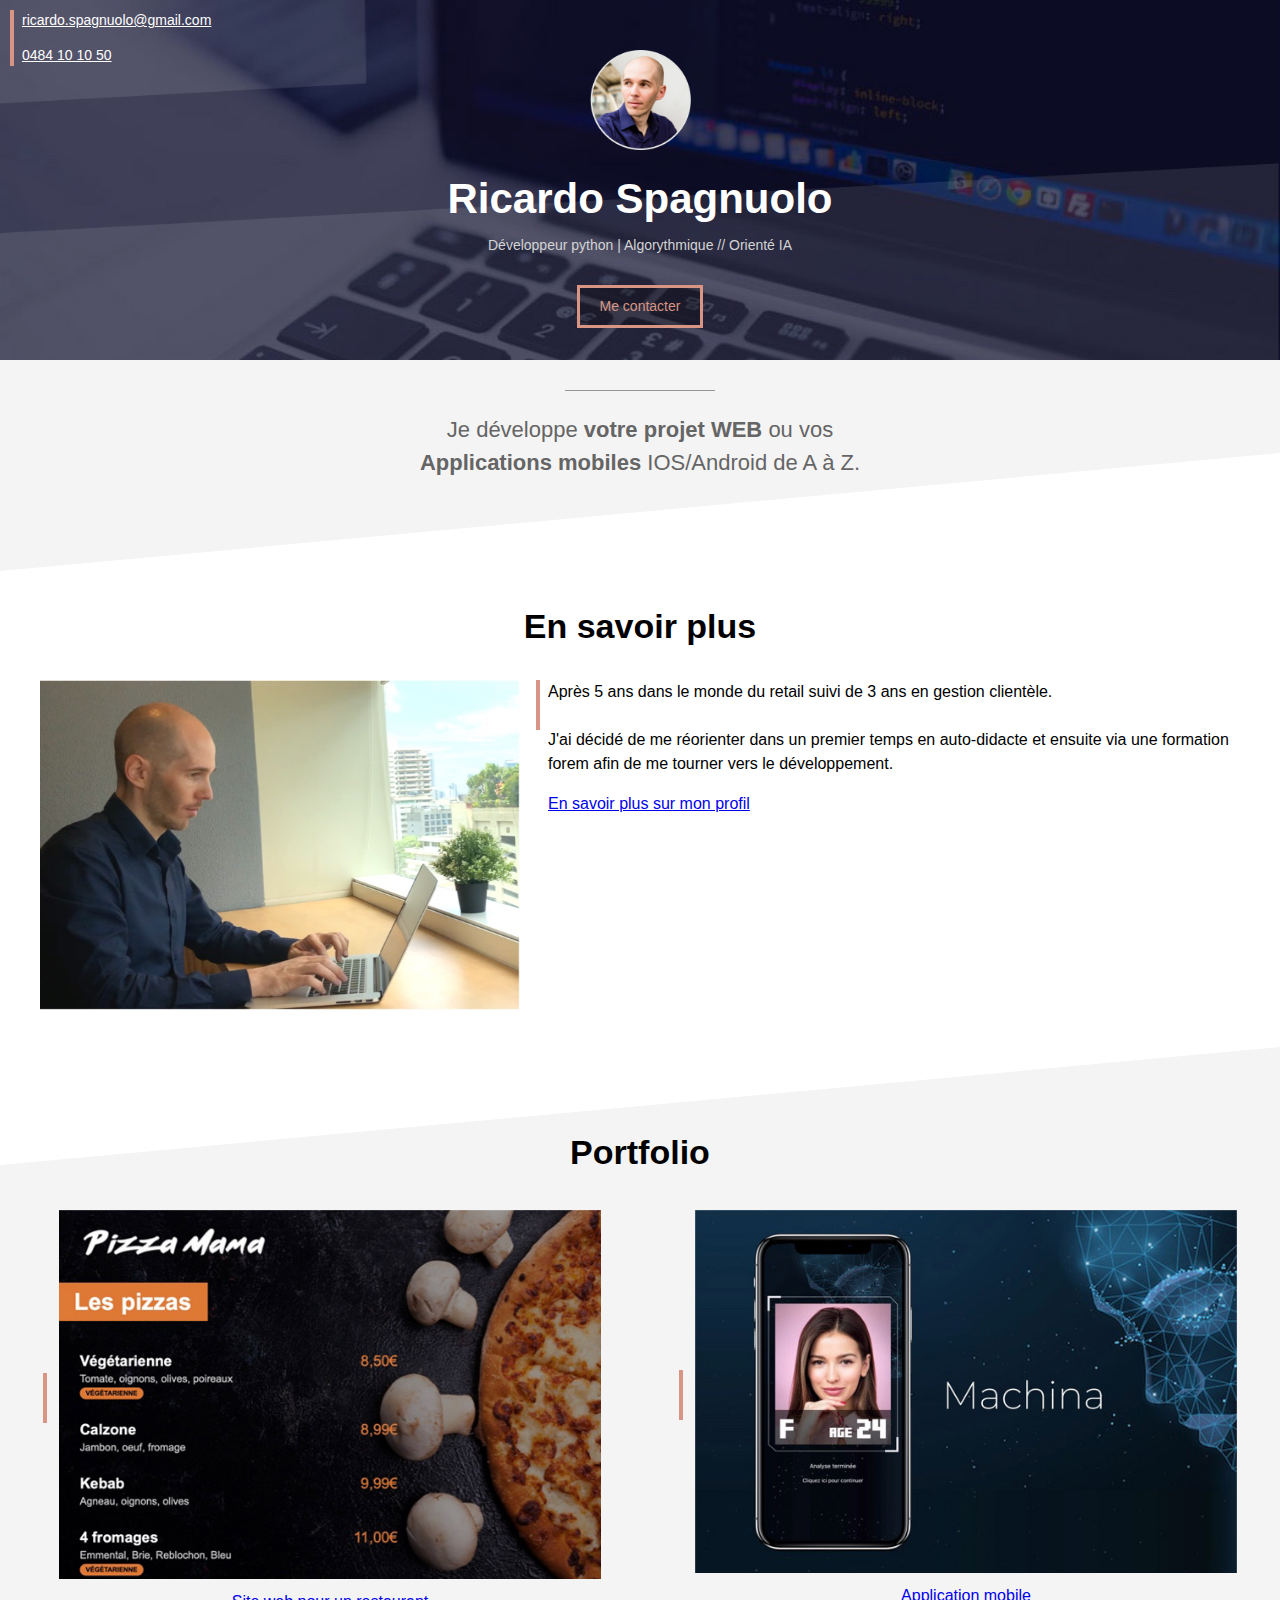
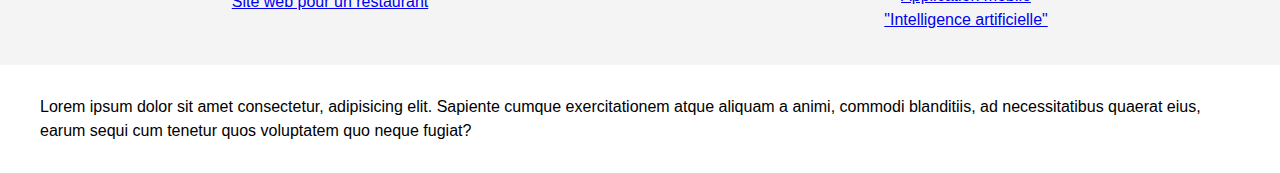
==== index.html @ 39fe84de "update site portfolio,links, description" ====
<!DOCTYPE html>
<html lang="fr">
<head>
    <meta charset="UTF-8">
    <meta name="viewport" content="width=device-width, initial-scale=1.0">
    <title>Ricardo Spagnuolo</title>
    <link rel="stylesheet" href="style.css">
</head>
<body>
    <!-- COUVERTURE -->
    <div class="cover">
        <img class="cover-profile" src="profile.png"/>
        <h1>Ricardo Spagnuolo</h1>
        <p>Développeur python | Algorythmique // Orienté IA</p>
        <div style="text-align: center;">
            <a class="contact-button" href="mailto:ricardo.spagnuolo@gmail.com?subject=Contact%20depuis%ric.spagnuolo.com">Me contacter</a>
        </div>
        <div class="cover-contact">
            <p><a href="mailto:ricardo.spagnuolo@gmail.com?subject=Contact%20depuis%20ric.spagnuolo.com">ricardo.spagnuolo@gmail.com</a></p>
            <p><a href="tel:+32484101050">0484 10 10 50</a></p>
        </div>
    </div>
    <!-- SECTION GRISE 1 -->
     <div class="section section-grise1">
        <div class="separateur"></div>
        <p>Je développe <b>votre projet WEB</b> ou vos <b>Applications mobiles</b> IOS/Android de A à Z.</p>
     </div>
    <!-- SECTION BLANCHE -->
     <div class="section">
        <h2>En savoir plus</h2>
        <img src="profile2.jpg" class="col40">
        <div class="col60 float-right" style="padding-left: 16px;">
            <div class="texte-avec-ligne-verticale">
                <p class="texte-avec-ligne-verticale">Après 5 ans dans le monde du retail suivi de 3 ans en gestion clientèle. <br><br> J'ai décidé de me réorienter dans un premier temps en auto-didacte et ensuite via une formation forem afin de me tourner vers le développement. </p>
                <a  href="https://www.linkedin.com/in/ricardo-spagnuolo-88780484/" target="_blank">En savoir plus sur mon profil</a>
            </div>
        </div>
    </div>
    <!-- SECTION GRISE 2 -->
    <div class="section section-grise2">
        <h2>Portfolio</h2>
        <table class="col-portfolio" style=" display: inline-block;">
            <tr>
                <td><div class="barre-verticale"></div></td>
                <td><img style="width: 100%;"  src="project1small.jpg"></td>
            </tr>
            <tr>
                <td></td>
                <td align="center"><a href="#">Site web pour un restaurant</a></td>
            </tr>
        </table>
        <table class="col-portfolio float-right">
            <tr>
                <td><div class="barre-verticale"></div></td>
                <td><img style="width: 100%;"  src="project2small.jpg"></td>
            </tr>
            <tr>
                <td></td>
                <td align="center"><a href="#">Application mobile<br>"Intelligence artificielle"</a></td>
            </tr>
        </table>
    </div>
    <!-- SECTION BLANCHE -->
    <div class="section">
        Lorem ipsum dolor sit amet consectetur, adipisicing elit. Sapiente cumque exercitationem atque aliquam a animi, commodi blanditiis, ad necessitatibus quaerat eius, earum sequi cum tenetur quos voluptatem quo neque fugiat?
        </div>
</body>
</html>
---- style.css ----
* {
    box-sizing: border-box;
}
:root{
    --color1:#D89584;
    --color2:#f4f4f4
}
body{
    margin: 0;
    font-family: Arial, Helvetica, sans-serif;
    line-height: 1.5;
}
div.cover{
    background:url(cover_overlay.png) no-repeat center/100% 100%,url(cover.jpg) no-repeat center/cover;
    height: 360px;
    position: relative;
}
img.cover-profile{
    height: 100px;
    position: relative;
    left: 50%;
    margin-left: -50px;
    margin-top: 50px;
}
h1{
    color: white;
    text-align: center;
    font-size: 42px;
    margin-top: 10px;
    margin-bottom: 0px;
}
div.cover p{
    color: lightgray;
    text-align: center;
    margin-top: 5px;
    font-size: 14px;

}
div.cover-contact{
    position:absolute;
    top: 10px;
    left: 10px;
    border-left: 4px solid var(--color1);
    padding-left: 8px;
}
div.cover-contact p{
    text-align: left;
    margin-top: 0px;
    margin-bottom: 0px;
}
div.cover-contact p:first-child{
    margin-bottom: 14px;

}
div.cover-contact a{
    color: white;
    font-size: 14px;
}
a.contact-button{
    color: var(--color1);
    border: 3px solid var(--color1);
    padding: 8px 20px;
    text-decoration: none;
    background-color: #00000040;
    display: inline-block;
    margin-top: 15px;
    font-size: 14px;
}
a.contact-button:hover{
    color: white;
    border: 3px solid white;
}
.section{
    padding-left: 40px;
    padding-right: 40px;
    padding-top: 30px;
    padding-bottom: 30px;
    overflow: auto;
}
div.section-grise1{
    background: url(triangle2white.svg) no-repeat center bottom/100%;
    background-color: var(--color2);
    padding-bottom: 70px;
}
div.section-grise2{
    background: url(triangle1white.svg) no-repeat center top/100%;
    background-color: var(--color2);
    padding-top: 80px;
}
h2{
    text-align: center;
    font-size: 34px;
    margin-top: 0px;
}
div.separateur{
    background-color: #979797;
    height: 1px;
    width: 150px;
    position: relative;
    left: 50%;
    margin-left: -75px;
}
div.section-grise1 p{
    font-size: 22px;
    color: #656565;
    text-align: center;
    max-width: 450px;
    margin-left: auto;
    margin-right: auto;
}
.col40{
    width: 40%;
}
.col60{
    width: 60%;
}
.float-right{
    float: right;
}
div.texte-avec-ligne-verticale{
    border-left: 4px solid var(--color1);
    padding-left: 8px;
    height: 50px;
    display: inline-block;
}
div.texte-avec-ligne-verticale p{
    margin-top: 0px;
}
div.barre-verticale{
    height: 50px;
    width: 4px;
    background-color: var(--color1);
    margin-right: 8px;
}
.col-portfolio{
    width: 47%
}
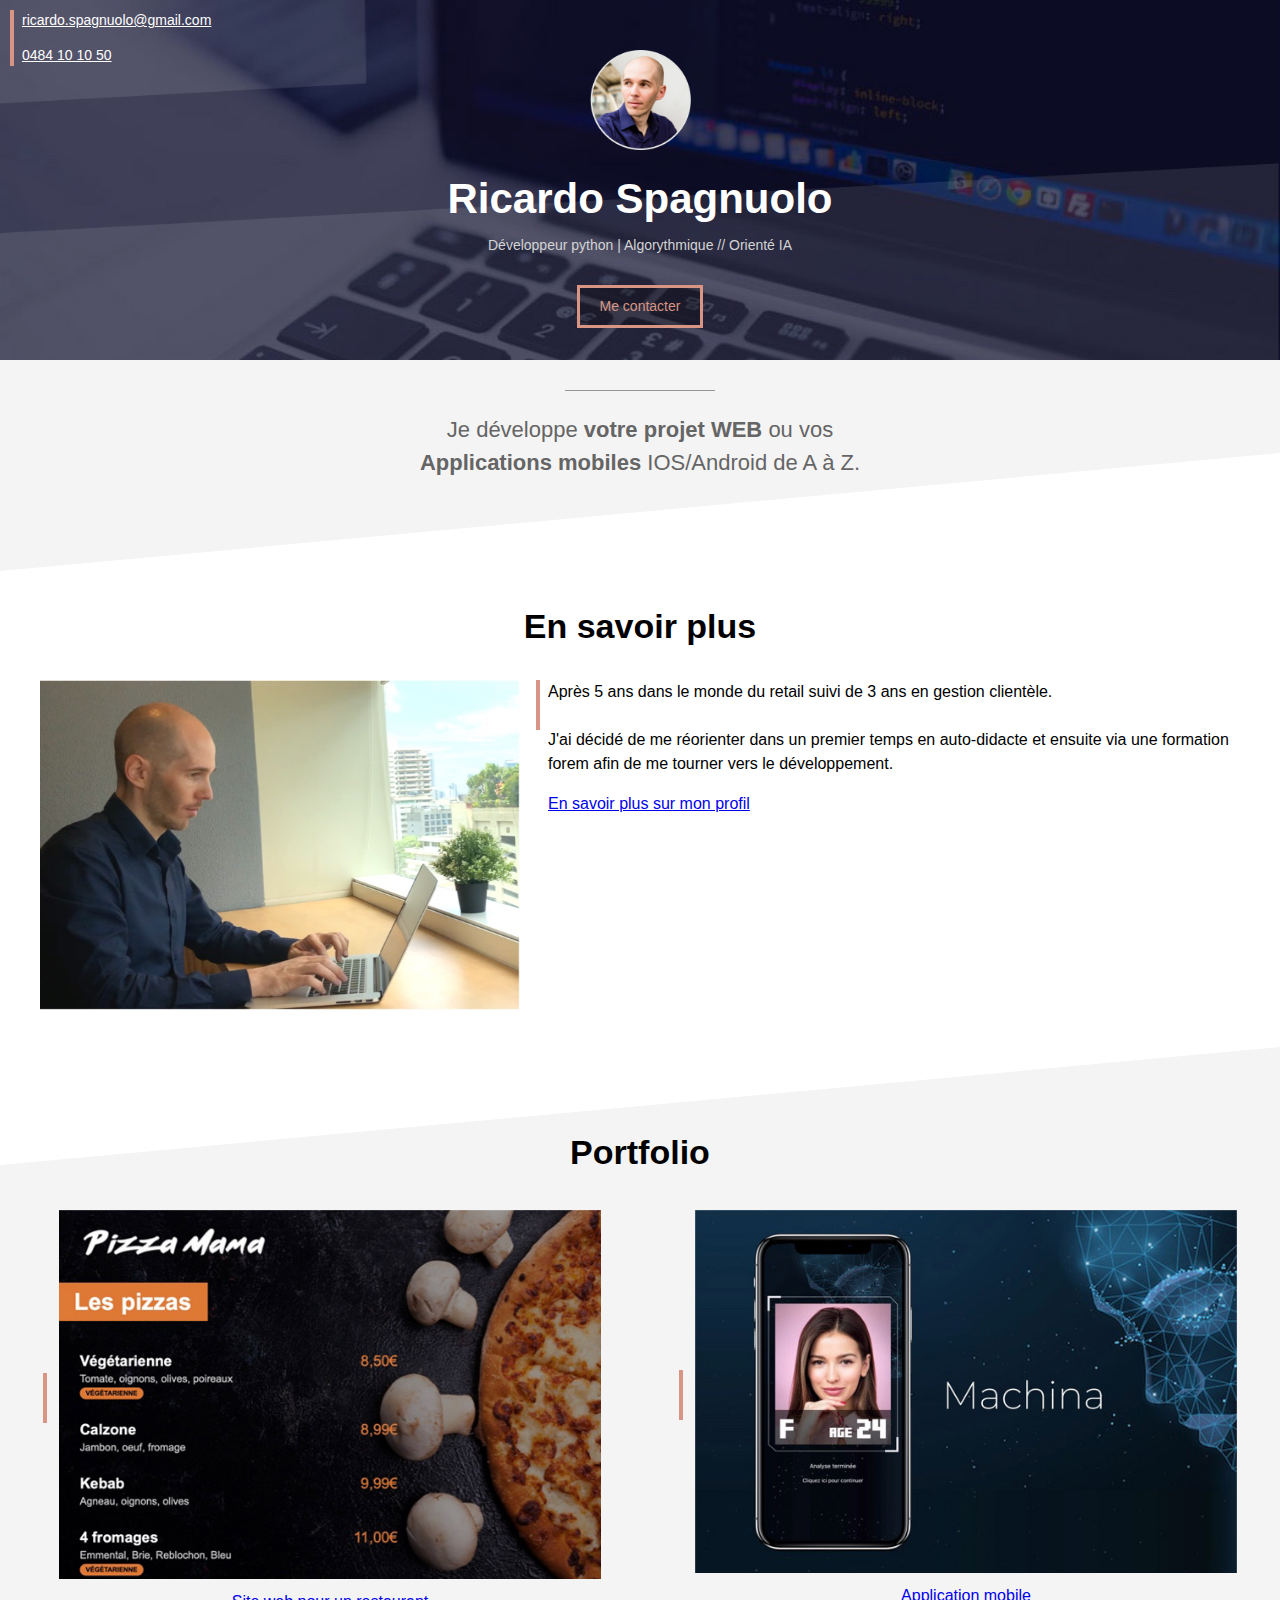
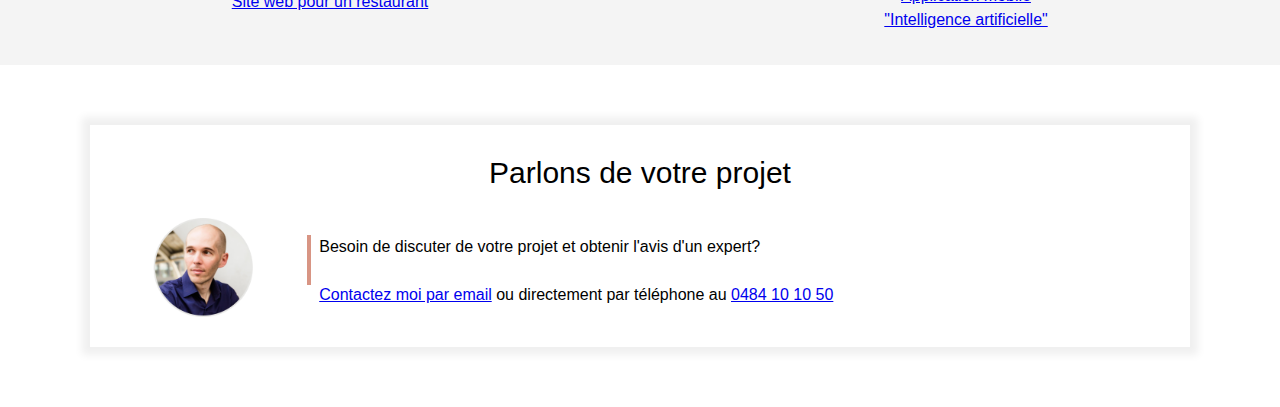
==== commit 489a9251: "fedsz" ====
--- a/index.html
+++ b/index.html
@@ -62,7 +62,22 @@
     </div>
     <!-- SECTION BLANCHE -->
     <div class="section">
-        Lorem ipsum dolor sit amet consectetur, adipisicing elit. Sapiente cumque exercitationem atque aliquam a animi, commodi blanditiis, ad necessitatibus quaerat eius, earum sequi cum tenetur quos voluptatem quo neque fugiat?
+        <div class="frame">
+            <p class="frame-title">Parlons de votre projet</p>
+            <table style="width: 100%;">
+                <tr>
+                    <td valign="top" align="center"><img src="profile.png" style="width: 100px;"</td>
+                    <td>
+                        <div class="texte-avec-ligne-verticale" style="margin-left: 20px">
+                            <p>
+                                Besoin de discuter de votre projet et obtenir l'avis d'un expert? <br><br>
+                                <a href="mailto:ricardo.spagnuolo@gmail.com?subject=Contact%20depuis%20ric.spagnuolo.com">Contactez moi par email</a> ou directement par téléphone au <a href="tel:+32484101050">0484 10 10 50</a>
+                            </p>
+                        </div>
+                    </td>
+                </tr>
+            </table>
         </div>
+    </div>
 </body>
 </html>--- a/style.css
+++ b/style.css
@@ -134,4 +134,16 @@
 }
 .col-portfolio{
     width: 47%
+}
+div.frame{
+    margin: 30px 50px;
+    padding: 20px 30px;
+    background-color: white;
+    box-shadow: 0px 0px 8px 8px #00000010;
+}
+p.frame-title{
+    font-size: 30px;
+    margin-top: 5px;
+    margin-bottom: 20px;
+    text-align: center;
 }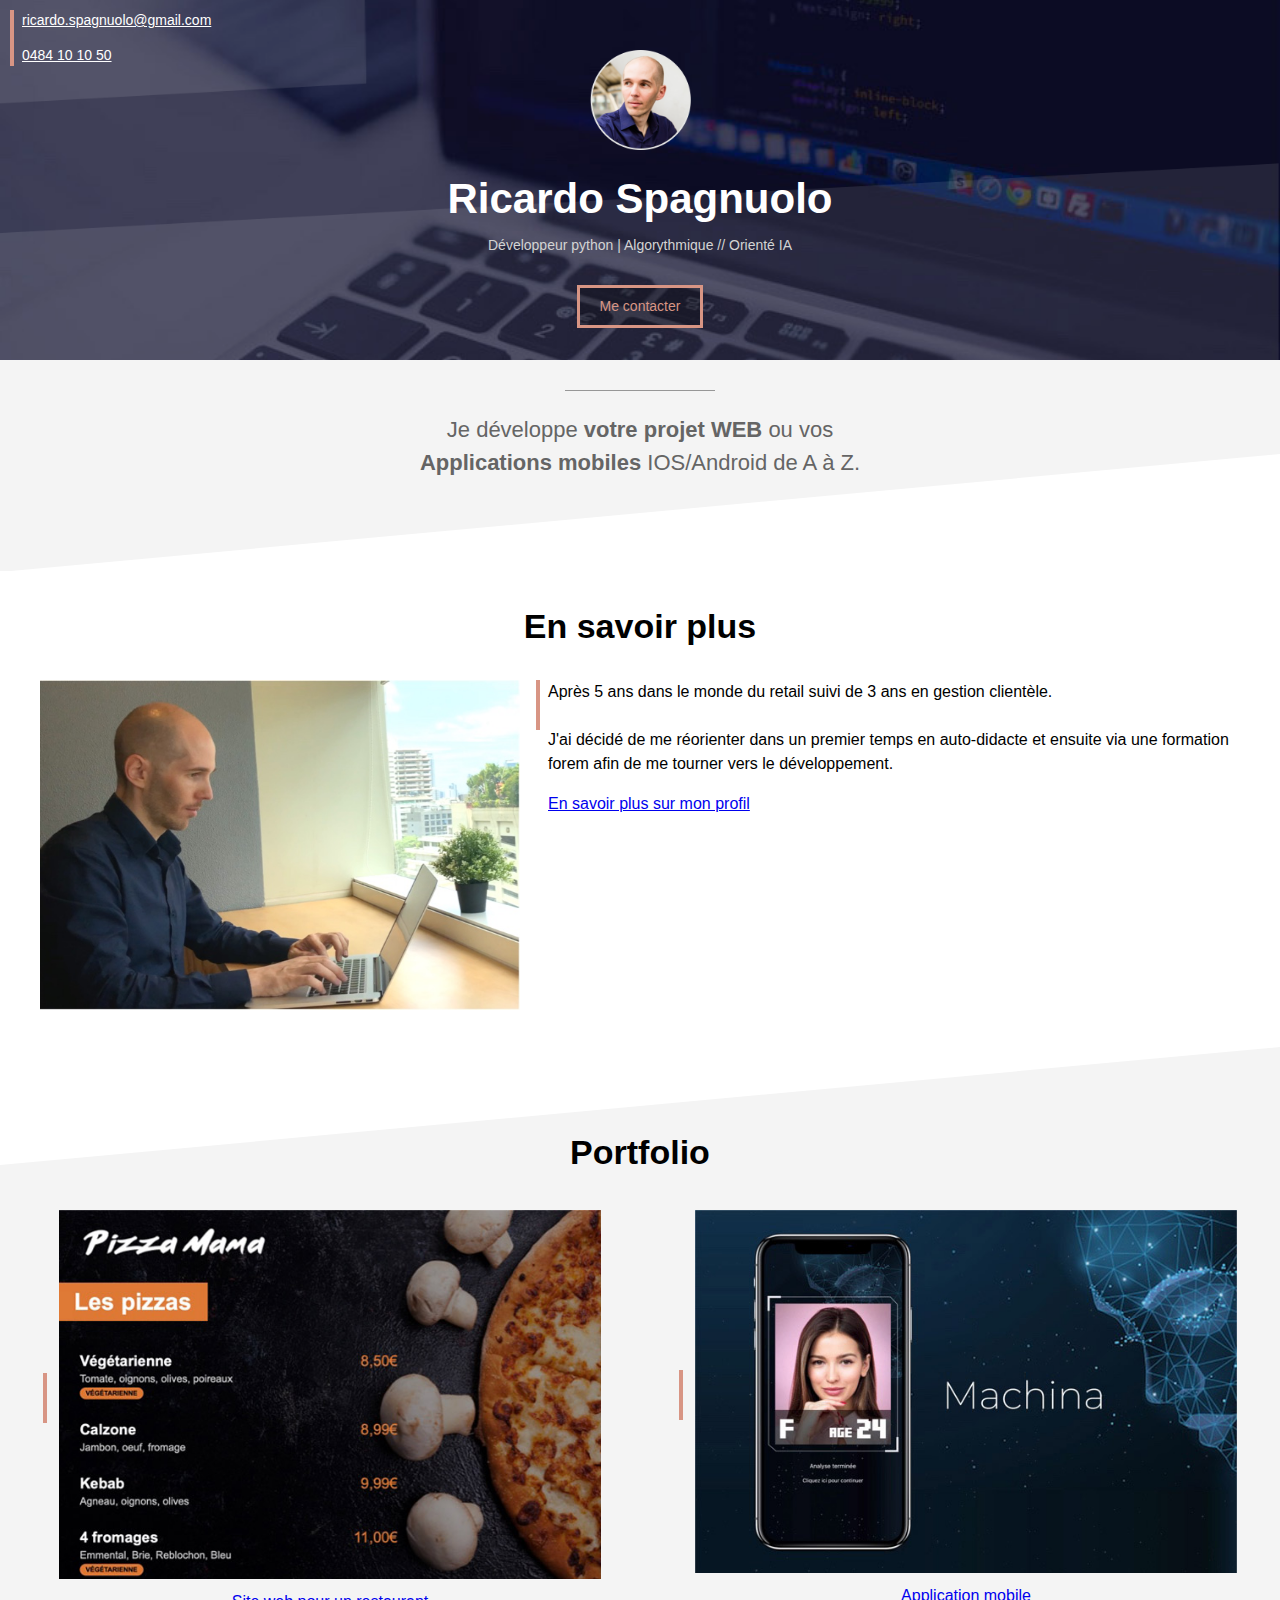
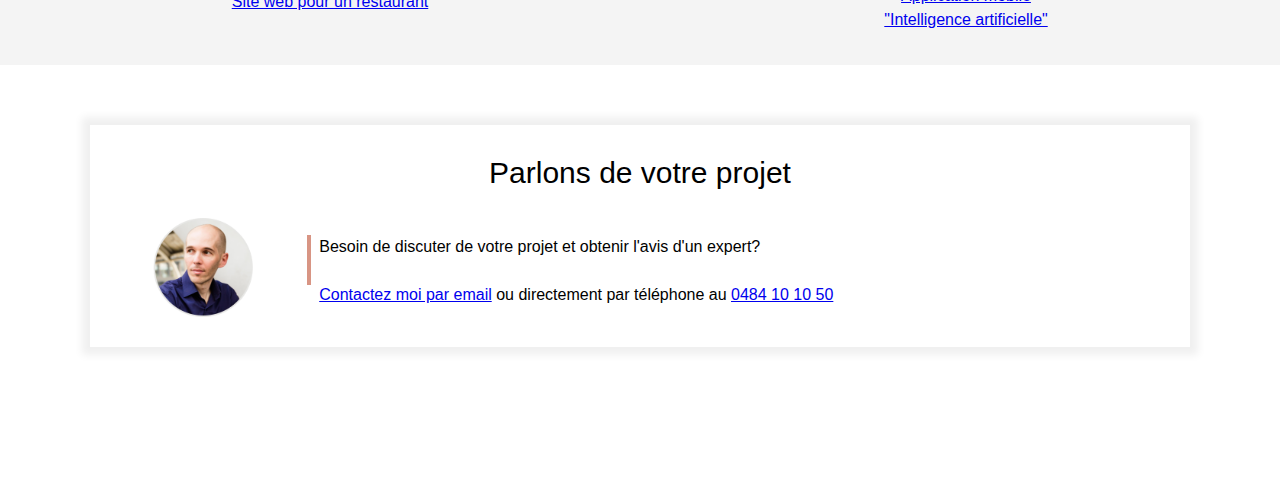
==== commit bf2b0831: "update" ====
--- a/index.html
+++ b/index.html
@@ -42,11 +42,11 @@
         <table class="col-portfolio" style=" display: inline-block;">
             <tr>
                 <td><div class="barre-verticale"></div></td>
-                <td><img style="width: 100%;"  src="project1small.jpg"></td>
+                <td><a href="portfolio-site-restaurant.html"><img style="width: 100%;"  src="project1small.jpg"></a></td>
             </tr>
             <tr>
                 <td></td>
-                <td align="center"><a href="#">Site web pour un restaurant</a></td>
+                <td align="center"><a href="portfolio-site-restaurant.html">Site web pour un restaurant</a></td>
             </tr>
         </table>
         <table class="col-portfolio float-right">
@@ -62,22 +62,7 @@
     </div>
     <!-- SECTION BLANCHE -->
     <div class="section">
-        <div class="frame">
-            <p class="frame-title">Parlons de votre projet</p>
-            <table style="width: 100%;">
-                <tr>
-                    <td valign="top" align="center"><img src="profile.png" style="width: 100px;"</td>
-                    <td>
-                        <div class="texte-avec-ligne-verticale" style="margin-left: 20px">
-                            <p>
-                                Besoin de discuter de votre projet et obtenir l'avis d'un expert? <br><br>
-                                <a href="mailto:ricardo.spagnuolo@gmail.com?subject=Contact%20depuis%20ric.spagnuolo.com">Contactez moi par email</a> ou directement par téléphone au <a href="tel:+32484101050">0484 10 10 50</a>
-                            </p>
-                        </div>
-                    </td>
-                </tr>
-            </table>
-        </div>
+        <iframe src="contact-frame.html" scrolling="no"/></iframe>
     </div>
 </body>
 </html>--- a/style.css
+++ b/style.css
@@ -9,6 +9,11 @@
     margin: 0;
     font-family: Arial, Helvetica, sans-serif;
     line-height: 1.5;
+}
+iframe{
+    width: 100%;
+    border: none;
+    height: 350px;
 }
 div.cover{
     background:url(cover_overlay.png) no-repeat center/100% 100%,url(cover.jpg) no-repeat center/cover;
@@ -78,7 +83,7 @@
     overflow: auto;
 }
 div.section-grise1{
-    background: url(triangle2white.svg) no-repeat center bottom/100%;
+    background: url(triangle2white.svg) no-repeat center bottom -1px/100%;
     background-color: var(--color2);
     padding-bottom: 70px;
 }
@@ -146,4 +151,37 @@
     margin-top: 5px;
     margin-bottom: 20px;
     text-align: center;
+}
+/* Portfolio */
+.portfolio-header{
+    height: 90px;
+    background: url(header.jpg) no-repeat center/cover;
+    position: relative;
+}
+.portfolio-header-title{
+    font-size: 26px;
+    font-weight: bold;
+    color: white;
+    padding-top: 4px;
+    padding-left: 8px;
+}
+h1.portfolio{
+    font-size: 46px;
+    color: black;
+    line-height: 1;
+    padding-top: 10px;
+
+}
+h2.portfolio{
+    font-size: 26px;
+    font-weight: normal;
+    margin-bottom: 0px;
+}
+a.portfolio-back{
+    color: var(--color1);
+    margin-left: -10px;
+}
+img.portfolio{
+    width: 70%;
+    max-width: 550px;
 }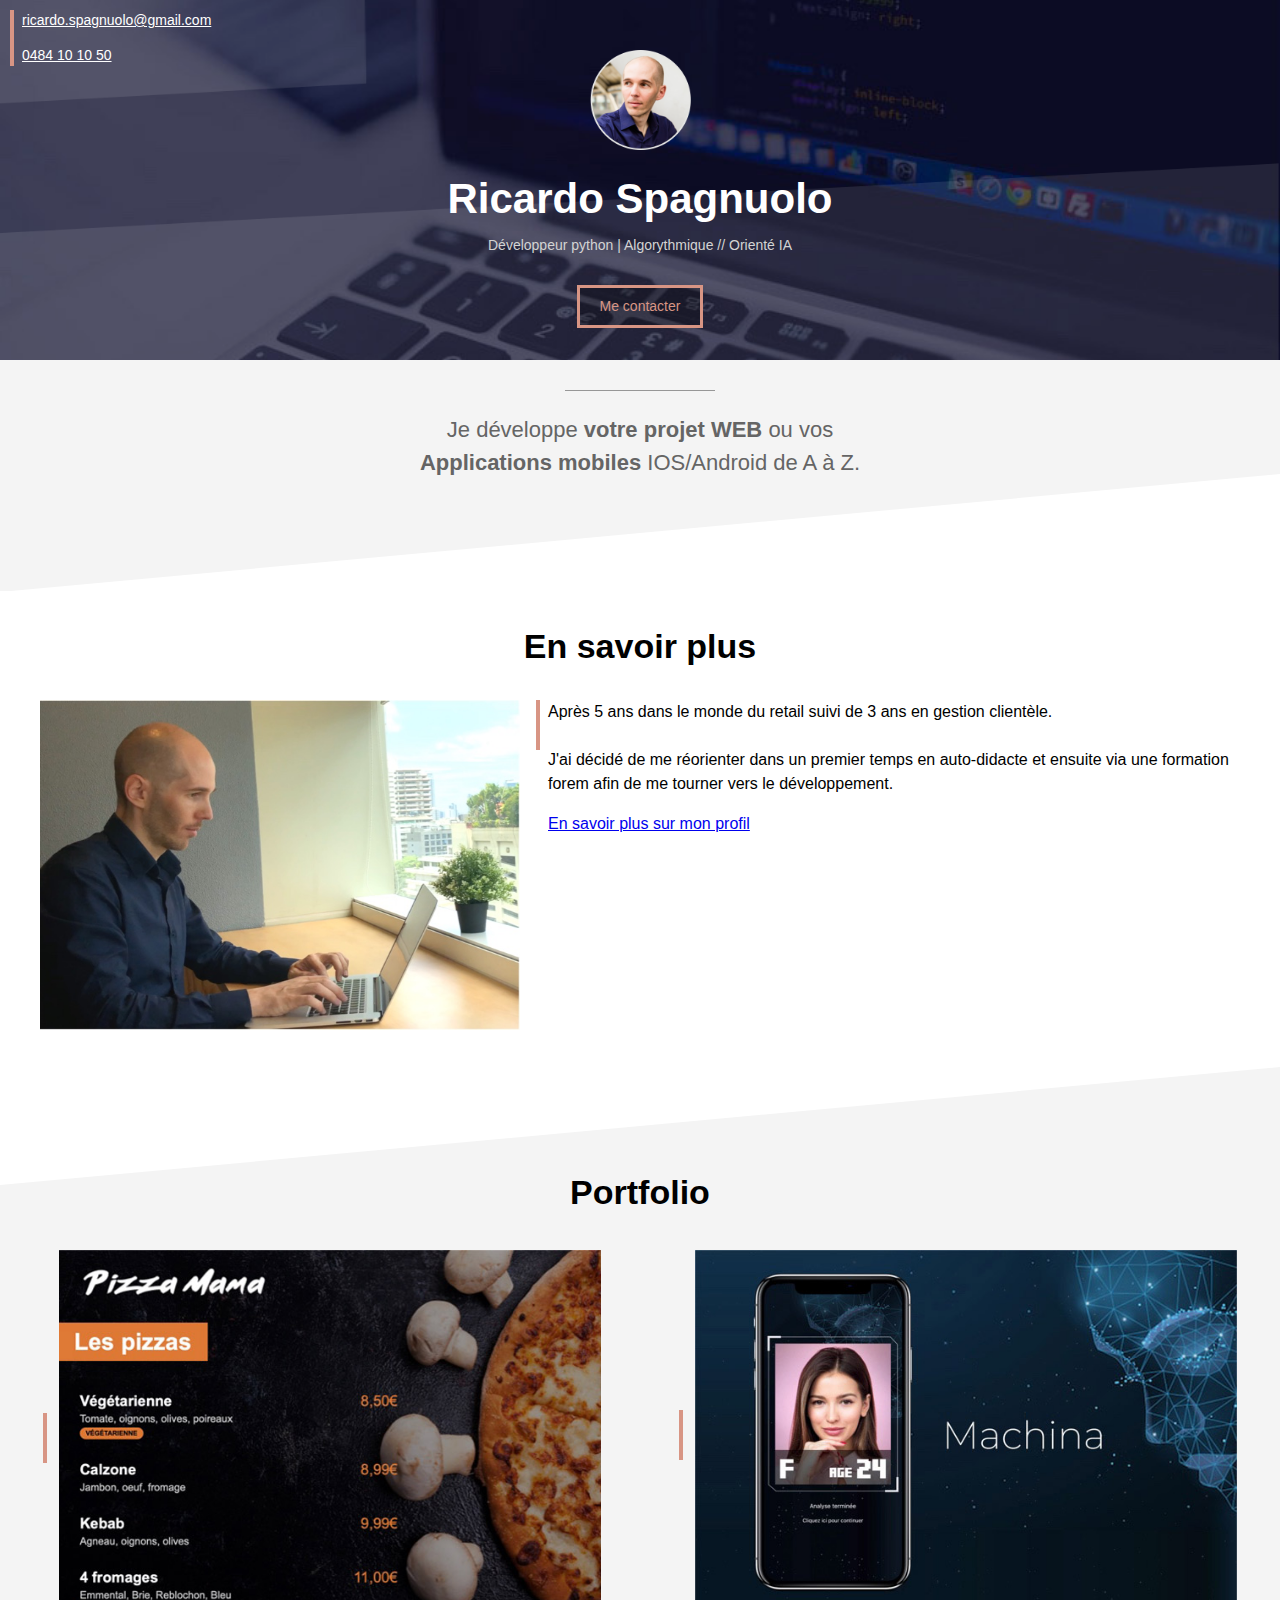
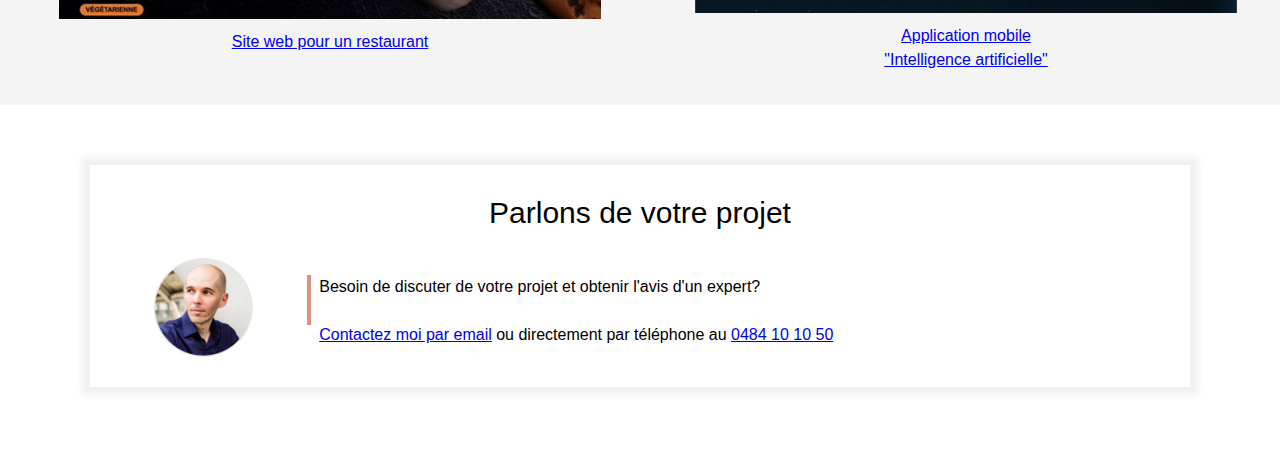
==== commit 62124589: "final version" ====
--- a/index.html
+++ b/index.html
@@ -28,8 +28,8 @@
     <!-- SECTION BLANCHE -->
      <div class="section">
         <h2>En savoir plus</h2>
-        <img src="profile2.jpg" class="col40">
-        <div class="col60 float-right" style="padding-left: 16px;">
+        <img src="profile2.jpg" class="col-contenu">
+        <div class="col-contenu float-right">
             <div class="texte-avec-ligne-verticale">
                 <p class="texte-avec-ligne-verticale">Après 5 ans dans le monde du retail suivi de 3 ans en gestion clientèle. <br><br> J'ai décidé de me réorienter dans un premier temps en auto-didacte et ensuite via une formation forem afin de me tourner vers le développement. </p>
                 <a  href="https://www.linkedin.com/in/ricardo-spagnuolo-88780484/" target="_blank">En savoir plus sur mon profil</a>
@@ -42,7 +42,7 @@
         <table class="col-portfolio" style=" display: inline-block;">
             <tr>
                 <td><div class="barre-verticale"></div></td>
-                <td><a href="portfolio-site-restaurant.html"><img style="width: 100%;"  src="project1small.jpg"></a></td>
+                <td style="width: 100%;" ><a href="portfolio-site-restaurant.html"><img style="width: 100%;"  src="project1small.jpg"></a></td>
             </tr>
             <tr>
                 <td></td>
@@ -52,7 +52,7 @@
         <table class="col-portfolio float-right">
             <tr>
                 <td><div class="barre-verticale"></div></td>
-                <td><img style="width: 100%;"  src="project2small.jpg"></td>
+                <td style="width: 100%;" ><img style="width: 100%;"  src="project2small.jpg"></td>
             </tr>
             <tr>
                 <td></td>
@@ -61,8 +61,6 @@
         </table>
     </div>
     <!-- SECTION BLANCHE -->
-    <div class="section">
-        <iframe src="contact-frame.html" scrolling="no"/></iframe>
-    </div>
+    <iframe src="contact-frame.html" scrolling="no"/></iframe>
 </body>
 </html>--- a/style.css
+++ b/style.css
@@ -71,6 +71,11 @@
     margin-top: 15px;
     font-size: 14px;
 }
+a.contact-button-portfolio{
+    position: absolute; 
+    right: 20px; 
+    top: 5px;
+}
 a.contact-button:hover{
     color: white;
     border: 3px solid white;
@@ -85,12 +90,12 @@
 div.section-grise1{
     background: url(triangle2white.svg) no-repeat center bottom -1px/100%;
     background-color: var(--color2);
-    padding-bottom: 70px;
+    padding-bottom: 90px;
 }
 div.section-grise2{
     background: url(triangle1white.svg) no-repeat center top/100%;
     background-color: var(--color2);
-    padding-top: 80px;
+    padding-top: 100px;
 }
 h2{
     text-align: center;
@@ -113,11 +118,12 @@
     margin-left: auto;
     margin-right: auto;
 }
-.col40{
+img.col-contenu{
     width: 40%;
 }
-.col60{
+div.col-contenu{
     width: 60%;
+    padding-left: 16px;
 }
 .float-right{
     float: right;
@@ -146,6 +152,9 @@
     background-color: white;
     box-shadow: 0px 0px 8px 8px #00000010;
 }
+div.frame img{
+    width: 100px;
+}
 p.frame-title{
     font-size: 30px;
     margin-top: 5px;
@@ -183,5 +192,84 @@
 }
 img.portfolio{
     width: 70%;
-    max-width: 550px;
+    max-width: 475px;
+}
+.display-mobile{
+    display: none;
+}
+
+/* responsive design*/
+@media only screen and (max-width: 765px) {
+    img.cover-profile{
+        height: 90px;
+        margin-top: 75px;
+    }
+    h1{
+        font-size: 38px;
+        margin-top: 6px;
+        margin-bottom: 0px;
+    }
+    div.cover p{
+        margin-top: 2px;
+        font-size: 13px;
+    
+    }
+    .section{
+        padding-left: 20px;
+        padding-right: 20px;
+    }
+    div.section-grise1{
+        padding-bottom: 40px;
+    }
+    h2{
+        font-size: 30px;
+    }
+    img.col-contenu{
+        width: 100%;
+    }
+    div.col-contenu{
+        width: 100%;
+        padding-left: 0px;
+        margin-top: 20px;
+    }
+    .col-portfolio{
+        width: 100%;
+        margin-bottom: 20px;
+    }
+    div.frame{
+        margin: 0px 0px;
+        padding: 0px 0px;
+        background-color: white;
+        box-shadow: 0px 0px 0px 0px #000000;
+    }
+    div.frame img{
+        width: 70px;
+    }
+    /* Portfolio Mobile */
+    .portfolio-header-title{
+        font-size: 19px;
+        padding-top: 10px;
+        padding-left: 4px;
+    }
+    a.contact-button{
+        padding: 7px 12px;
+        margin-top: 22px;
+        font-size: 12px;
+    }
+    a.contact-button-portfolio{
+        right: 8px; 
+    }
+    h1.portfolio{
+        font-size: 40px;
+    }
+    h2.portfolio{
+        font-size: 22px;
+    }
+    img.portfolio{
+        width: 100%;
+        max-width: 550px;
+    }
+    .display-mobile{
+        display: block;
+    }
 }